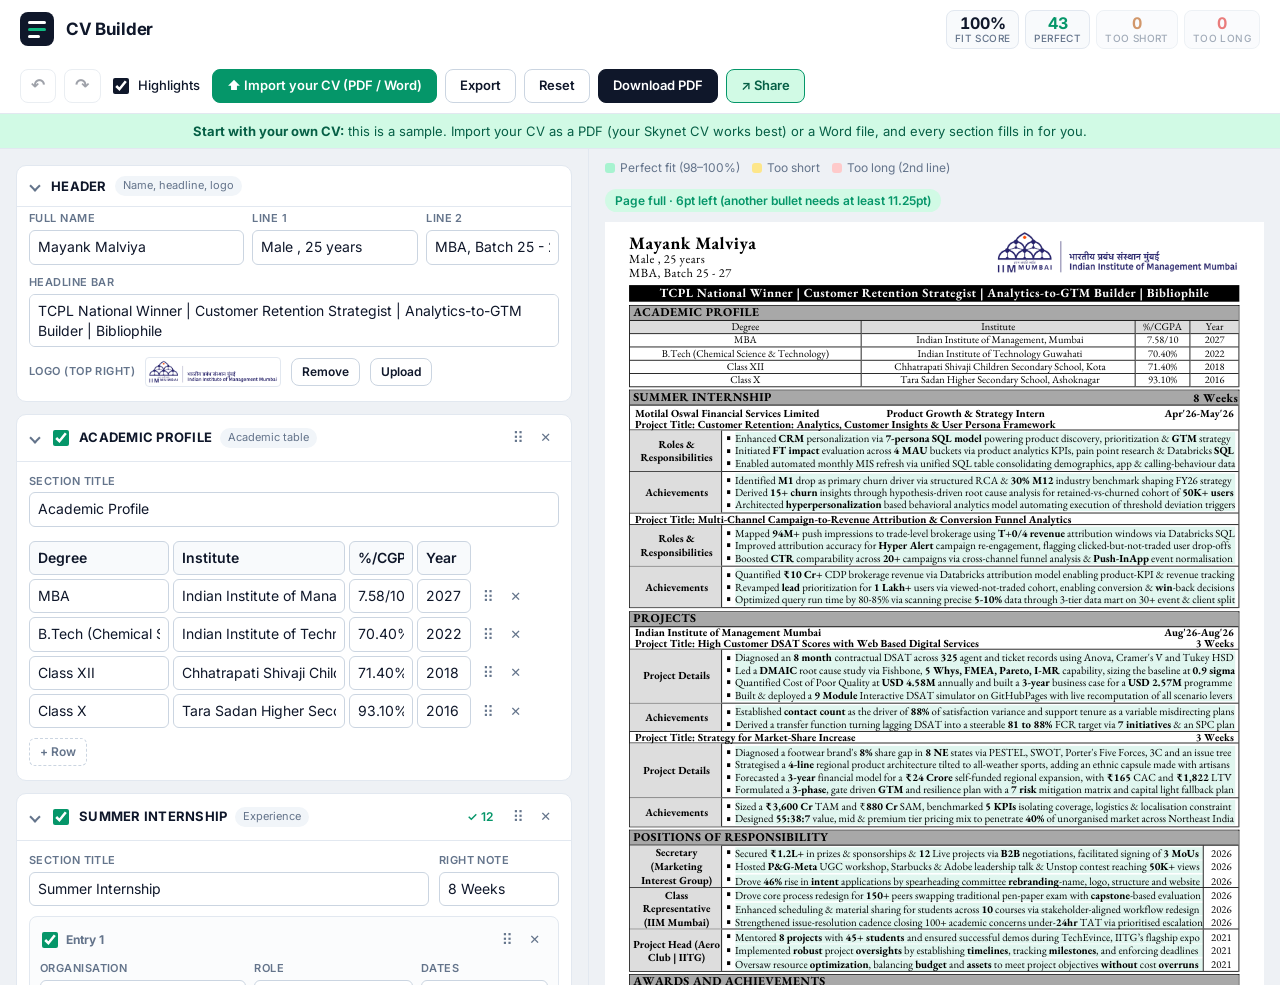
==== index.html @ 3f32d0ed "Default sample: Mayank's CV (5) Replaces SAMPLE_CV with the new JSON (logo unchanged, same asset pat" ====
<!doctype html>
<html lang="en">
<head>
  <meta charset="UTF-8">
  <meta name="viewport" content="width=device-width, initial-scale=1.0">
  <title>CV Builder</title>
  <meta name="description" content="Build a one-page CV where every bullet fills its line to the brim — live line-density meter, A4 preview and PDF export.">
  <link rel="icon" href="data:image/svg+xml,<svg xmlns='http://www.w3.org/2000/svg' viewBox='0 0 32 32'><rect width='32' height='32' rx='7' fill='%230f172a'/><rect x='8' y='9' width='16' height='2.4' fill='white'/><rect x='8' y='15' width='16' height='2.4' fill='%2310b981'/><rect x='8' y='21' width='11' height='2.4' fill='white'/></svg>">

  <!-- Fonts: EB Garamond for the CV (hosted here, see css/cv.css), Inter for the app controls -->
  <link rel="preload" href="fonts/EBGaramond-Regular.woff2?v=20261021a" as="font" type="font/woff2" crossorigin>
  <link rel="preload" href="fonts/EBGaramond-Bold.woff2?v=20261021a" as="font" type="font/woff2" crossorigin>
  <link rel="preconnect" href="https://fonts.googleapis.com">
  <link rel="preconnect" href="https://fonts.gstatic.com" crossorigin>
  <link href="https://fonts.googleapis.com/css2?family=Inter:wght@400;500;600;700&display=swap" rel="stylesheet">

  <link rel="stylesheet" href="css/app.css?v=20261021a">
  <link rel="stylesheet" href="css/cv.css?v=20261021a">
</head>
<body>
  <!-- ===== Top bar: title, live stats and main actions ===== -->
  <header class="topbar no-print">
    <div class="brand">
      <div class="brand-mark" aria-hidden="true"><i></i><i class="g"></i><i class="s"></i></div>
      <div>
        <h1>CV Builder</h1>
        <p>Every bullet, one line, filled to the brim</p>
      </div>
    </div>

    <div class="stats" id="stats" aria-live="polite"></div>

    <div class="actions">
      <button class="btn icon" id="btn-undo" title="Undo (⌘Z / Ctrl+Z)" aria-label="Undo">↶</button>
      <button class="btn icon" id="btn-redo" title="Redo (⌘⇧Z / Ctrl+Y)" aria-label="Redo">↷</button>
      <label class="toggle" title="Colour each bullet in the preview by how full it is">
        <input type="checkbox" id="toggle-highlights" checked>
        <span>Highlights</span>
      </label>
      <!-- Import is the first thing a new visitor should do, so it's green (and pulses while the sample CV is showing) -->
      <!-- The wrapper lets the privacy card below show on hover / keyboard focus -->
      <span class="import-wrap">
        <label class="btn import-cta" id="btn-import" tabindex="0" role="button" aria-describedby="import-privacy">
          ⬆ Import your CV (PDF / Word)
          <input type="file" id="import-file" accept="application/pdf,.pdf,.docx,application/vnd.openxmlformats-officedocument.wordprocessingml.document,.doc,application/msword,application/json,.json" hidden>
        </label>
        <span class="import-privacy" id="import-privacy" role="tooltip">🔒 Your CV stays on your device. We can’t see it.</span>
      </span>
      <button class="btn" id="btn-export" title="Save your CV data as a .json file">Export</button>
      <button class="btn" id="btn-reset" title="Replace everything with the sample CV">Reset</button>
      <button class="btn primary" id="btn-print" title="Opens the print dialog — choose “Save as PDF”">Download PDF</button>
      <!-- Share: opens the phone's share sheet, or copies the link on a laptop -->
      <button class="btn share" id="btn-share" title="Share with friends" aria-label="Share with friends">↗ Share</button>
    </div>
  </header>

  <div class="banner no-print" id="banner" hidden></div>
  <!-- Shown when a newer version of the site is live (see checkForUpdate in js/app.js) -->
  <div class="banner no-print update" id="update-banner" hidden>
    <span>A newer version of CV Builder is available. Your CV is saved, so reloading is safe.</span>
    <button type="button" class="btn primary" id="update-reload">Reload</button>
  </div>

  <main class="layout">
    <!-- ===== Left: the editor (built by js/editor.js) ===== -->
    <aside class="editor no-print" id="editor" aria-label="CV editor"></aside>

    <!-- ===== Right: live A4 preview (built by js/preview.js) ===== -->
    <section class="preview-pane" id="preview-pane" aria-label="CV preview">
      <div class="preview-toolbar no-print">
        <div class="legend">
          <span><i class="dot brim"></i>Perfect fit (98–100%)</span>
          <span><i class="dot under"></i>Too short</span>
          <span><i class="dot over"></i>Too long (2nd line)</span>
        </div>
        <div id="page-status" class="page-status"></div>
      </div>
      <div class="cv-scaler" id="cv-scaler">
        <div class="cv-page hl" id="cv-page"></div>
      </div>
      <p class="preview-hint no-print">Click any bullet in the preview to edit it. Untick the ☑ next to anything in the editor to leave it off the CV without deleting it. Tip: in the print dialog pick <b>Save as PDF</b>, keep Margins on <b>Default</b> (or <b>None</b>) and turn off <b>Headers and footers</b>.</p>
    </section>
  </main>

  <!-- Scripts: order matters (each file uses the ones above it).
       ?v=… is a version tag: change it on every release so browsers never mix
       new and cached old files (that mix broke the layout once). -->
  <script src="js/analytics.js?v=20261021a"></script>
  <script src="js/metrics.js?v=20261021a"></script>
  <script src="js/measure.js?v=20261021a"></script>
  <script src="js/sample.js?v=20261021a"></script>
  <script src="js/preview.js?v=20261021a"></script>
  <script src="js/import-pdf.js?v=20261021a"></script>
  <script src="js/import-word.js?v=20261021a"></script>
  <script src="js/store.js?v=20261021a"></script>
  <script src="js/editor.js?v=20261021a"></script>
  <script src="js/app.js?v=20261021a"></script>
</body>
</html>
---- css/app.css ----
/* =====================================================================
   app.css — the builder's own interface (top bar, editor, preview pane)
   The CV page itself is styled in cv.css.
   ===================================================================== */

:root {
  --bg: #eef1f5;
  --panel: #ffffff;
  --ink: #0f172a;
  --muted: #64748b;
  --line: #e2e8f0;
  --line-strong: #cbd5e1;
  --accent: #0f172a;
  --focus: #0ea5e9;
  --brim: #059669;
  --brim-bg: #d1fae5;
  --under: #b45309;
  --under-bg: #fef3c7;
  --over: #dc2626;
  --over-bg: #fee2e2;
  --radius: 10px;
  --topbar-h: 64px;
}

* { box-sizing: border-box; }
html, body { margin: 0; height: 100%; }
body {
  background: var(--bg);
  color: var(--ink);
  font: 14px/1.45 Inter, system-ui, -apple-system, sans-serif;
}
button, input, textarea { font: inherit; color: inherit; }

/* ---------- Top bar ---------- */
.topbar {
  position: sticky;
  top: 0;
  z-index: 10;
  min-height: var(--topbar-h);
  display: flex;
  align-items: center;
  gap: 20px;
  padding: 10px 20px;
  background: var(--panel);
  border-bottom: 1px solid var(--line);
  flex-wrap: wrap;
}
.brand { display: flex; align-items: center; gap: 12px; }
.brand h1 { margin: 0; font-size: 17px; font-weight: 700; letter-spacing: -0.01em; }
.brand p { margin: 0; font-size: 12px; color: var(--muted); }
/* On laptop-width screens, hide the tagline so all the buttons (incl. Share) fit on one row */
@media (max-width: 1480px) { .brand p { display: none; } }
.brand-mark {
  width: 34px; height: 34px; border-radius: 8px; background: var(--ink);
  display: grid; align-content: center; gap: 4px; padding: 0 8px;
}
.brand-mark i { display: block; height: 3px; background: #fff; border-radius: 2px; }
.brand-mark i.g { background: #10b981; }
.brand-mark i.s { width: 65%; }

.stats { display: flex; gap: 6px; margin-left: auto; }
.stat {
  display: flex; flex-direction: column; align-items: center;
  min-width: 54px; padding: 4px 8px; border-radius: 8px;
  font-weight: 700; font-size: 16px; line-height: 1.1;
  background: #f8fafc; border: 1px solid var(--line);
  font-variant-numeric: tabular-nums;
}
.stat small { font-size: 10px; font-weight: 500; color: var(--muted); text-transform: uppercase; letter-spacing: 0.04em; }
.stat.st-brim { color: var(--brim); }
.stat.st-under { color: var(--under); }
.stat.st-over { color: var(--over); }
/* The perfect / too short / too long counters are buttons: click to jump to the next such bullet */
button.stat { font-family: inherit; cursor: pointer; transition: border-color 0.15s, background 0.15s; }
button.stat:hover:not(:disabled) { border-color: currentColor; background: var(--panel); }
button.stat:focus-visible { outline: 2px solid var(--focus); outline-offset: 1px; }
button.stat:disabled { cursor: default; opacity: 0.6; }

.actions { display: flex; align-items: center; gap: 8px; flex-wrap: wrap; }

.btn {
  display: inline-flex; align-items: center; justify-content: center;
  height: 34px; padding: 0 14px; border-radius: 8px;
  border: 1px solid var(--line-strong); background: var(--panel);
  font-weight: 600; font-size: 13px; cursor: pointer; white-space: nowrap;
}
.btn:hover { background: #f8fafc; border-color: #94a3b8; }
.btn.primary { background: var(--accent); border-color: var(--accent); color: #fff; }
.btn.primary:hover { background: #1e293b; }
.btn.small { height: 28px; padding: 0 10px; font-size: 12px; }
/* Share button: green outline, so it stands apart from Import (solid green) and Download (dark) */
.btn.share { color: #065f46; border-color: var(--brim); background: var(--brim-bg); }
.btn.share:hover { background: #a7f3d0; border-color: #047857; }
.btn:focus-visible, .icon-btn:focus-visible, .add-btn:focus-visible, .chip:focus-visible {
  outline: 2px solid var(--focus); outline-offset: 2px;
}

.toggle { display: inline-flex; align-items: center; gap: 6px; font-size: 13px; font-weight: 500; cursor: pointer; margin-right: 4px; }
.toggle input { width: 16px; height: 16px; accent-color: var(--ink); }

.banner { padding: 8px 20px; font-size: 13px; border-bottom: 1px solid var(--line); }
.banner.warn { background: var(--under-bg); color: #78350f; }
.banner.info { background: #e0f2fe; color: #075985; }
/* "New version available" notice: message + Reload button, centred */
.banner.update { display: flex; align-items: center; justify-content: center; gap: 12px; flex-wrap: wrap; background: #e0f2fe; color: #075985; }
.banner.update[hidden] { display: none; }   /* display:flex would otherwise beat [hidden] */

/* ---------- Two-pane layout ---------- */
.layout {
  display: grid;
  grid-template-columns: minmax(420px, 46%) 1fr;
  height: calc(100vh - var(--topbar-h));
}
.editor {
  overflow-y: auto;
  padding: 16px;
  border-right: 1px solid var(--line);
  display: flex; flex-direction: column; gap: 12px;
}
.preview-pane {
  min-width: 0;
  overflow: auto;
  padding: 0 16px 24px;
  display: flex; flex-direction: column; align-items: center;
}
.preview-toolbar {
  position: sticky; top: 0; z-index: 2;
  width: 100%;
  display: flex; justify-content: space-between; align-items: center; gap: 12px; flex-wrap: wrap;
  padding: 10px 0;
  background: var(--bg);
  font-size: 12px; color: var(--muted);
}
.legend { display: flex; gap: 12px; flex-wrap: wrap; }
.legend span { display: inline-flex; align-items: center; gap: 5px; }
.dot { width: 10px; height: 10px; border-radius: 3px; display: inline-block; }
.dot.brim { background: #a7f3d0; } .dot.under { background: #fde68a; } .dot.over { background: #fecaca; }
.page-status { font-weight: 600; padding: 3px 10px; border-radius: 999px; }
.page-status.good { color: var(--brim); background: var(--brim-bg); }
.page-status.bad { color: var(--over); background: var(--over-bg); }

.cv-scaler { position: relative; flex: none; overflow: hidden; } /* clip the unscaled page box */
.cv-scaler .cv-page {
  transform-origin: top left;
  box-shadow: 0 1px 3px rgba(15, 23, 42, 0.12), 0 12px 32px rgba(15, 23, 42, 0.12);
}
.preview-hint { font-size: 12px; color: var(--muted); text-align: center; max-width: 560px; margin: 14px 0 0; }

/* ---------- Editor cards ---------- */
.card {
  background: var(--panel);
  border: 1px solid var(--line);
  border-radius: var(--radius);
}
.card > summary {
  list-style: none;
  display: flex; align-items: center; gap: 8px;
  padding: 10px 12px;
  cursor: pointer;
  user-select: none;
}
.card > summary::-webkit-details-marker { display: none; }
.chev {
  width: 8px; height: 8px; flex: none;
  border-right: 2px solid var(--muted); border-bottom: 2px solid var(--muted);
  transform: rotate(-45deg); transition: transform 0.15s; margin: 0 4px 0 2px;
}
.card[open] > summary .chev { transform: rotate(45deg); }
.sum-title { font-weight: 700; text-transform: uppercase; font-size: 13px; letter-spacing: 0.02em; }
.badge { font-size: 11px; color: var(--muted); background: #f1f5f9; padding: 2px 8px; border-radius: 999px; white-space: nowrap; }
.counts { display: flex; gap: 6px; font-size: 12px; font-weight: 600; margin-left: auto; }
.counts .st-brim { color: var(--brim); } .counts .st-under { color: var(--under); } .counts .st-over { color: var(--over); }
.card > summary .row-actions { margin-left: auto; }
.card > summary .counts + .row-actions { margin-left: 4px; }
.card-body { padding: 4px 12px 14px; display: flex; flex-direction: column; gap: 10px; border-top: 1px solid var(--line); }

/* ---------- Form fields ---------- */
.field { display: flex; flex-direction: column; gap: 3px; min-width: 0; }
.field > span, .field-label { font-size: 11px; font-weight: 600; color: var(--muted); text-transform: uppercase; letter-spacing: 0.04em; }
.field input, .field textarea, .acad input, .bl-year {
  width: 100%;
  padding: 6px 8px;
  border: 1px solid var(--line-strong);
  border-radius: 6px;
  background: #fff;
  resize: none;
}
.field input:focus, .field textarea:focus, .acad input:focus, .bl-year:focus, .bl-text:focus {
  outline: none; border-color: var(--focus); box-shadow: 0 0 0 3px rgba(14, 165, 233, 0.15);
}
.settings { display: flex; gap: 10px; align-items: flex-end; flex-wrap: wrap; margin-top: 8px; }
.settings .grow { flex: 1 1 200px; }
.settings .field:not(.grow) { width: 120px; }
.check { display: inline-flex; align-items: center; gap: 6px; font-size: 13px; height: 34px; cursor: pointer; }
.check input { width: 16px; height: 16px; accent-color: var(--ink); }
.grid-3 { display: grid; grid-template-columns: 1.3fr 1fr 0.8fr; gap: 8px; }
.grid-title { display: grid; grid-template-columns: 1fr 100px; gap: 8px; }
.muted { color: var(--muted); font-size: 13px; }
.logo-row { display: flex; align-items: center; gap: 10px; flex-wrap: wrap; }
.logo-thumb { height: 30px; max-width: 200px; object-fit: contain; border: 1px solid var(--line); border-radius: 4px; padding: 2px; background: #fff; }

/* ---------- Academic table editor ---------- */
.acad { display: flex; flex-direction: column; gap: 4px; margin-top: 4px; }
.acad-row { display: grid; grid-template-columns: 1.3fr 1.6fr 0.6fr 0.5fr 84px; gap: 4px; align-items: center; }
.acad-row.head input { font-weight: 600; background: #f8fafc; }

/* ---------- Experience entries & category groups ---------- */
.entry {
  border: 1px solid var(--line);
  border-radius: 8px;
  padding: 10px;
  display: flex; flex-direction: column; gap: 8px;
  background: #fbfcfd;
}
.entry-head { display: flex; justify-content: space-between; align-items: center; font-size: 12px; color: var(--muted); }
.group {
  border-left: 3px solid var(--line-strong);
  padding: 2px 0 2px 10px;
  display: flex; flex-direction: column; gap: 6px;
}
.group-head { display: flex; gap: 8px; align-items: flex-end; }
.group-head .grow { flex: 1; }
.group-head textarea { font-weight: 600; }
.row-actions { display: flex; gap: 2px; flex: none; }
.icon-btn {
  width: 26px; height: 26px; border-radius: 6px;
  border: 1px solid transparent; background: transparent;
  color: var(--muted); cursor: pointer; font-size: 13px; line-height: 1;
}
.icon-btn:hover { background: #f1f5f9; border-color: var(--line); color: var(--ink); }
.icon-btn sup { font-size: 8px; }   /* the small "2" on the superscript button */
.drag-handle { cursor: grab; touch-action: none; font-size: 15px; letter-spacing: -1px; }
.is-dragging, .is-dragging * { cursor: grabbing !important; user-select: none; }
.dragging { opacity: 0.45; }
.drop-line {
  position: fixed; height: 3px; border-radius: 2px;
  background: #0ea5e9; box-shadow: 0 0 0 2px rgba(14, 165, 233, 0.25);
  pointer-events: none; z-index: 1000;
}
.card.flash, .group.flash, .entry.flash, .acad-row.flash { animation: flash 1.2s ease-out; }
.icon-btn[data-danger]:hover { background: var(--over-bg); color: var(--over); border-color: #fecaca; }
.add-btn {
  align-self: flex-start;
  border: 1px dashed var(--line-strong); background: transparent;
  border-radius: 6px; padding: 4px 10px; font-size: 12px; font-weight: 600; color: var(--muted); cursor: pointer;
}
.add-btn:hover { color: var(--ink); border-color: #94a3b8; background: #fff; }
.add-btn.strong { color: var(--ink); }
.add-section {
  display: flex; align-items: center; gap: 8px; flex-wrap: wrap;
  padding: 12px; border: 1px dashed var(--line-strong); border-radius: var(--radius);
  font-size: 13px; color: var(--muted);
}

/* ---------- One bullet ---------- */
.bl { display: flex; flex-direction: column; gap: 3px; border-radius: 6px; }
.bl.flash { animation: flash 1.2s ease-out; }
@keyframes flash { from { background: #e0f2fe; } to { background: transparent; } }
.bl-row { display: flex; align-items: flex-start; gap: 6px; }
.bl-mark { font-size: 10px; padding-top: 8px; color: var(--muted); }
.bl-text {
  flex: 1; min-width: 0;
  padding: 5px 8px;
  border: 1px solid var(--line-strong); border-radius: 6px;
  font-family: 'EB Garamond', Georgia, serif; font-size: 15px; line-height: 1.35;
  resize: none; overflow: hidden; background: #fff;
}
.bl[data-status="brim"] .bl-text { border-left: 3px solid var(--brim); }
.bl[data-status="under"] .bl-text { border-left: 3px solid #f59e0b; }
.bl[data-status="over"] .bl-text { border-left: 3px solid var(--over); }
.bl-year { width: 58px !important; flex: none; text-align: center; padding: 5px 4px !important; }
.bl-actions { display: flex; gap: 0; flex: none; opacity: 0.55; }
.bl:hover .bl-actions, .bl:focus-within .bl-actions { opacity: 1; }
.bl-check { padding-left: 16px; display: flex; flex-direction: column; gap: 3px; }
.bl-check:empty { display: none; }

.meter { display: flex; align-items: center; gap: 8px; }
.track { position: relative; flex: 1; height: 6px; background: #f1f5f9; border-radius: 3px; overflow: hidden; }
.track .zone { position: absolute; top: 0; bottom: 0; background: #a7f3d0; }
.track .fill { position: absolute; left: 0; top: 0; bottom: 0; border-radius: 3px; transition: width 0.12s; }
.fill.st-brim { background: var(--brim); } .fill.st-under { background: #f59e0b; } .fill.st-over { background: var(--over); }
.pct { font-size: 12px; font-weight: 700; width: 48px; text-align: right; font-variant-numeric: tabular-nums; }
.pct.st-brim, .msg.st-brim { color: var(--brim); }
.pct.st-under, .msg.st-under { color: var(--under); }
.pct.st-over, .msg.st-over { color: var(--over); }
.msg { font-size: 12px; }
.tweaks { display: flex; gap: 4px; flex-wrap: wrap; }
.chip {
  font-size: 11px; padding: 2px 8px; border-radius: 999px; cursor: pointer;
  border: 1px solid var(--line-strong); background: #fff;
}
.chip em { font-style: normal; font-weight: 700; }
.chip.st-brim { border-color: #6ee7b7; background: var(--brim-bg); }
.chip.st-brim em { color: var(--brim); }
.chip:hover { border-color: #94a3b8; }

/* ---------- Small screens: stack editor above preview ---------- */
@media (max-width: 980px) {
  .layout { grid-template-columns: minmax(0, 1fr); height: auto; }
  .editor { overflow: visible; border-right: none; }
  .preview-pane { overflow: visible; padding-top: 8px; }
  .stats { margin-left: 0; }
  .topbar { position: static; }
}
@media (max-width: 560px) {
  .editor { padding: 10px; }
  .grid-3 { grid-template-columns: 1fr; }
  .acad-row { grid-template-columns: 1fr 1fr; }
  .acad-row .row-actions { grid-column: span 2; justify-content: flex-end; }
}

/* ---------- Printing: only the CV page ---------- */
@media print {
  html, body { height: auto; background: #fff; }
  .no-print { display: none !important; }
  .layout { display: block; height: auto; }
  .preview-pane { display: block; padding: 0; overflow: visible; }
  .cv-scaler { width: auto !important; height: auto !important; overflow: visible; }
  .cv-scaler .cv-page { transform: none !important; box-shadow: none; }
}
.small-note { margin: 0; font-size: 12px; }

/* ☑ Include tick marks: ticked = on the CV, unticked = kept here but left off the CV */
.inc { display: inline-flex; align-items: center; flex: none; cursor: pointer; padding: 2px; }
.inc input { width: 16px; height: 16px; margin: 0; cursor: pointer; accent-color: var(--brim); }
.bl-row > .inc { padding-top: 6px; }
.group-head > .inc { align-self: center; }
.entry-name { display: inline-flex; align-items: center; gap: 6px; }
/* Greyed out when unticked (the tick box itself stays fully visible so it's easy to re-tick) */
.excluded > :not(summary):not(.bl-row):not(.group-head):not(.entry-head),
.excluded > summary > :not(.inc),
.excluded > .bl-row > :not(.inc),
.excluded > .group-head > :not(.inc),
.excluded > .entry-head > * > :not(.inc) { opacity: 0.4; }
.excluded .bl-text, .excluded .group-head textarea { text-decoration: line-through; text-decoration-color: rgba(15, 23, 42, 0.35); }

/* Import button: green call-to-action. While the sample CV is on screen it pulses
   so new visitors know to start by importing their own CV. */
.btn.import-cta { background: var(--brim); border-color: var(--brim); color: #fff; }
.btn.import-cta:hover { background: #047857; border-color: #047857; }
.btn.import-cta.pulse { animation: cta-pulse 1.8s ease-out infinite; }
@keyframes cta-pulse {
  0%   { box-shadow: 0 0 0 0 rgba(5, 150, 105, 0.55); }
  70%  { box-shadow: 0 0 0 10px rgba(5, 150, 105, 0); }
  100% { box-shadow: 0 0 0 0 rgba(5, 150, 105, 0); }
}
@media (prefers-reduced-motion: reduce) { .btn.import-cta.pulse { animation: none; } }
.banner.cta { background: var(--brim-bg); color: #065f46; text-align: center; } /* centred message */

/* Privacy card under the Import button. Hidden until you hover the button or
   reach it with the keyboard (Tab). A short delay stops it flashing as the mouse passes by. */
.import-wrap { position: relative; display: inline-flex; }
.import-privacy {
  position: absolute; top: calc(100% + 10px); left: 50%; z-index: 50; /* centred under the button */
  white-space: nowrap; /* one short line */
  padding: 9px 14px; border-radius: var(--radius);
  background: var(--panel); color: #065f46; border: 1px solid var(--brim);
  box-shadow: 0 1px 3px rgba(15, 23, 42, 0.12), 0 12px 32px rgba(15, 23, 42, 0.12);
  font-size: 13px; font-weight: 600; line-height: 1.3; text-align: center;
  opacity: 0; visibility: hidden; transform: translate(-50%, -4px);
  transition: opacity 0.15s, transform 0.15s, visibility 0s 0.15s;
  pointer-events: none;
}
/* Little arrow pointing up at the button */
.import-privacy::before {
  content: ''; position: absolute; top: -6px; left: calc(50% - 5px); width: 10px; height: 10px;
  background: var(--panel); border-left: 1px solid var(--brim); border-top: 1px solid var(--brim);
  transform: rotate(45deg);
}
.import-wrap:hover .import-privacy,
.import-wrap:focus-within .import-privacy {
  opacity: 1; visibility: visible; transform: translateX(-50%);
  transition: opacity 0.15s 0.2s, transform 0.15s 0.2s, visibility 0s 0.2s;
}
@media (prefers-reduced-motion: reduce) { .import-privacy { transition: none; transform: translateX(-50%); } }

/* Undo / redo buttons in the top bar */
.btn.icon { padding: 0 10px; font-size: 17px; }
.btn:disabled { opacity: 0.4; cursor: default; }
---- css/cv.css ----
/* =====================================================================
   cv.css — the printed CV page (A4)
   ---------------------------------------------------------------------
   Benchmarked against real Skynet (IIM Mumbai CV portal) PDFs: every
   size and position below was measured from those PDFs, in pt.

   Geometry (must match LAYOUT in js/measure.js):
     section box ............ 550pt inside, 0.75pt borders, starts at x = 21.75pt
     category column ........ 82.125pt (+0.75pt border)
     bullet text starts ..... 12pt after the category border (■ sits in that gap)
     no-year rows ........... text 452.125pt + 3pt right gap
     year rows .............. text 422.875pt + 0.75pt border + 31.5pt year (no gap:
                              Skynet lets text run right up to the year border)

   Text is drawn WITHOUT kerning or ligatures, because Skynet's PDF
   engine (iText) doesn't use them. That way the preview's line widths
   are exactly the widths measured in js/metrics.js.

   Vertical placement: Chrome puts a line's baseline at
     line-height / 2 + 0.3545 × font-size   (EB Garamond's font metrics)
   The paddings below were picked so each baseline lands where Skynet's does.
   ===================================================================== */

/* EB Garamond, hosted with the site (OFL licence: fonts/OFL.txt).
   It's the full font, the same file js/metrics.js was built from. Google
   Fonts' web version is split into subsets and is missing characters
   like the ₂ in "CO₂", which then show up in a wider fallback font. */
@font-face {
  font-family: 'EB Garamond';
  src: url('../fonts/EBGaramond-Regular.woff2?v=20261014j') format('woff2');
  font-weight: 400;
  font-style: normal;
  font-display: swap;
}
@font-face {
  font-family: 'EB Garamond';
  src: url('../fonts/EBGaramond-Bold.woff2?v=20261014j') format('woff2');
  font-weight: 700;
  font-style: normal;
  font-display: swap;
}
@font-face {
  font-family: 'EB Garamond';
  src: url('../fonts/EBGaramond-Italic.woff2?v=20261014j') format('woff2');
  font-weight: 400;
  font-style: italic;
  font-display: swap;
}
@font-face {
  font-family: 'EB Garamond';
  src: url('../fonts/EBGaramond-BoldItalic.woff2?v=20261014j') format('woff2');
  font-weight: 700;
  font-style: italic;
  font-display: swap;
}

.cv-page {
  position: relative;
  width: 595.28pt;
  min-height: 841.89pt;
  box-sizing: border-box;
  padding: 11.74pt 0 0 21.75pt;        /* name baseline at 25.2pt, boxes start at x = 21.75pt */
  background: #fff;
  color: #000;
  font-family: 'EB Garamond', Garamond, Georgia, serif;
  font-size: 9.75pt;
  line-height: 11.25pt;
  /* Match Skynet/iText: plain character widths, no kerning, no ligatures */
  font-kerning: none;
  font-variant-ligatures: none;
  font-feature-settings: "kern" 0, "liga" 0, "clig" 0, "calt" 0;
  text-rendering: geometricPrecision;
  -webkit-print-color-adjust: exact;
  print-color-adjust: exact;
}
.cv-page b { font-weight: 700; }
.cv-page i { font-style: italic; }

/* ₹ — Skynet's EB Garamond has no rupee sign, so it borrows DejaVu Sans,
   which is wider. We keep the EB Garamond glyph but give it DejaVu's width. */
.cv-rs { display: inline-block; width: 0.636em; text-align: center; text-indent: 0; }
.cv-page b .cv-rs, .cv-rs.b { width: 0.695em; }

/* ---- Header: name block on the left, logo on the right ---- */
.cv-header {
  position: relative;
  width: 551.5pt;
  height: 41.32pt;                     /* name + 2 lines; with the gap below, the black bar starts at 57.16pt */
  margin-bottom: 4.1pt;
  letter-spacing: 0.375pt;             /* Skynet spaces the header letters slightly */
}
.cv-name { font-size: 15.75pt; font-weight: 700; line-height: 15.75pt; }
.cv-sub  { font-size: 11.25pt; line-height: 12.7pt; }
.cv-name + .cv-sub { margin-top: 0.17pt; }
.cv-logo {
  position: absolute;
  right: 0;                            /* right edge lines up with the boxes (573.25pt) */
  top: -8.74pt;                        /* logo box spans y = 3pt…52.5pt, like Skynet */
  width: 220.6pt;
  height: 49.48pt;
  object-fit: contain;
  object-position: right center;
}

/* ---- Black headline bar ---- */
.cv-headline {
  width: 551.5pt;
  box-sizing: border-box;
  min-height: 15pt;                    /* min, so a very long headline wraps instead of being cut */
  background: #000;
  color: #f9f9f9;
  font-weight: 700;
  font-size: 11.25pt;
  line-height: 14.3pt;
  text-align: center;
  letter-spacing: 0.375pt;
}

/* ---- Section box ---- */
.cv-sec {
  width: 550pt;
  box-sizing: content-box;             /* borders sit OUTSIDE the 550pt */
  border: 0.75pt solid #000;
  border-bottom: none;                 /* the last row's own bottom line closes the box */
  margin-top: 2.625pt;                 /* small white gap between boxes, like Skynet */
}
.cv-sec-title {
  display: flex;
  justify-content: space-between;
  align-items: flex-start;
  height: 13.5pt;                      /* 12.75pt grey + 0.75pt line (the app uses border-box sizing) */
  background: #a8a8a8;
  border-bottom: 0.75pt solid #000;
  font-weight: 700;
  font-size: 10.875pt;
  line-height: 12.25pt;
  letter-spacing: 0.375pt;
  padding: 0 0.4pt 0 3pt;
  white-space: nowrap;
}
.cv-sec-title > span:first-child { text-transform: uppercase; }
.cv-sec-title .note { position: relative; top: 1.4pt; }

/* ---- Academic table ---- */
.cv-acad {
  width: 100%;
  table-layout: fixed;
  border-collapse: collapse;
  text-align: center;
  font-size: 9.375pt;
}
.cv-acad th, .cv-acad td {
  height: 11.25pt;
  box-sizing: border-box;
  padding: 0 1pt 0.55pt;
  line-height: 10.7pt;
  border-bottom: 0.75pt solid #000;
  border-left: 0.75pt solid #000;
  font-weight: 400;
  overflow: hidden;
  white-space: nowrap;
  text-overflow: clip;
}
.cv-acad th { background: #ddd; }
.cv-acad th:first-child, .cv-acad td:first-child { border-left: none; }
.cv-acad td:nth-child(2) { padding-left: 4pt; } /* Skynet's institute names sit ~1.5pt right of centre */

/* ---- Experience / project entry ---- */
.cv-entry-lines {
  border-bottom: 0.75pt solid #000;
  font-weight: 700;
  line-height: 9.75pt;
  padding: 0 4.5pt;
}
.cv-sec-title.has-note + .cv-entry .cv-entry-lines { padding-top: 2.075pt; }
.cv-entry-head {
  display: grid;
  grid-template-columns: 227.2pt 1fr auto;   /* role starts 227.2pt after the organisation */
}
.cv-entry-title {
  display: flex;
  justify-content: space-between;
  gap: 8pt;
}
.cv-entry-head .span-role { grid-column: 1 / 3; }   /* no role: the company name gets the role's space too */
.cv-entry-head .right, .cv-entry-title .right { text-align: right; white-space: nowrap; }

/* ---- Category + bullets block ---- */
.cv-group {
  position: relative;                  /* for the year column's line (below) */
  display: grid;
  grid-template-columns: 82.875pt 1fr; /* 82.125pt grey cell + 0.75pt border */
  border-bottom: 0.75pt solid #000;
}
.cv-cat {
  box-sizing: border-box;
  background: #ddd;
  border-right: 0.75pt solid #000;
  display: flex;
  align-items: center;
  justify-content: center;
  text-align: center;
  font-weight: 700;
  padding: 0 0 0 2.25pt;               /* Skynet's labels sit ~1.1pt right of centre */
  line-height: 12.375pt;
}
.cv-cat > span { position: relative; top: 0.7pt; }   /* Skynet's labels sit a touch lower */
/* Bullets sit in the MIDDLE of the group when the category label is taller
   (a 3-line label beside 2 bullets), like Skynet's table cells. */
.cv-rows { min-width: 0; align-self: center; padding: 1.834pt 0 1.166pt; }   /* experience bullets: 11.25pt lines */
.cv-group.has-year .cv-rows { padding: 0; }
.cv-row  { display: flex; break-inside: avoid; }   /* like Skynet: a bullet row is never cut across two pages */
.cv-group.has-year .cv-row { min-height: 12.375pt; }   /* min, so a spilling bullet can still grow */
/* Year rows: nudge the text down 1pt inside each cell, where Skynet prints it */
.cv-group.has-year .cv-row > * { padding-top: 1pt; }

.cv-bullet {
  position: relative;
  flex: 1;
  min-width: 0;
  padding-left: 12pt;                  /* room for the ■ marker */
  white-space: nowrap;                 /* never let the text box drop below the ■ */
}
.cv-text { white-space: normal; }      /* …but long bullets may still wrap inside their box */
.cv-group:not(.has-year) .cv-bullet { padding-right: 3pt; }
/* A line with ₹ is 0.175pt taller in Skynet (it draws ₹ in DejaVu Sans, which
   reaches higher than EB Garamond), measured on every ₹ line in two Skynet CVs. */
.cv-group:not(.has-year) .cv-bullet:has(.cv-rs) { padding-top: 0.175pt; }
.cv-group.has-year .cv-bullet { padding-right: 0; }
/* The ■ sits in the SAME line as the text (a zero-width inline box), not
   floating on top of it. Safari's print layout can push a floating
   (position: absolute) ■ down onto the next row while its text stays put —
   two ■ then overlap into one tall bar. Inside the line, ■ and text always
   move together. position: relative only shifts where it's drawn, so the
   text never moves and the ■ lands exactly where it used to. */
.cv-mark {
  display: inline-block;
  width: 0;                            /* takes no room: the text still starts 12pt in */
  position: relative;
  left: -7.35pt;                       /* 4.65pt from the category border (= 4.65 − 12pt padding) */
  top: 0.49pt;                         /* puts the ■ 1.1pt above the text baseline, like Skynet */
  vertical-align: top;                 /* line up with the top of the text box */
  font-size: 5.25pt;
  line-height: 11.25pt;
}
/* The ■ used to ignore the row's top padding; these keep it in the same spot. */
.cv-group:not(.has-year) .cv-bullet:has(.cv-rs) .cv-mark { top: 0.315pt; }   /* 0.49 − 0.175 */
.cv-group.has-year .cv-row > .cv-bullet .cv-mark { top: -0.51pt; }          /* 0.49 − 1pt */
.cv-text {
  display: inline-block;               /* width is set inline to the exact line capacity */
  vertical-align: top;
}
.cv-text.fit { white-space: nowrap; }  /* fits by the meter → never let rounding wrap it */
/* Superscript ("10^th^"): Skynet prints it at 1/1.2 of the size (9.75 → 8.125pt),
   raised by 33% of the font size (3.22pt). Must match SUP_SCALE in js/measure.js.
   line-height 0 keeps the raised letters from making the line taller. */
.cv-page sup {
  font-size: 8.125pt;
  vertical-align: 3.2175pt;
  line-height: 0;
}
.cv-year {
  box-sizing: content-box;
  flex: none;
  width: 31.5pt;
  margin-left: 0.75pt;                 /* room for the year column's line… */
  text-align: center;
}
/* …which is drawn once per group, full height, so it never breaks when
   the bullets are centred next to a taller label. */
.cv-group.has-year::after {
  content: '';
  position: absolute;
  top: 0;
  bottom: 0;
  right: 31.5pt;
  width: 0.75pt;
  background: #000;
}

/* ---- Footer link ---- */
.cv-footer {
  width: 551.5pt;
  text-align: center;
  font-size: 7.5pt;
  line-height: 7.5pt;
  margin-top: 1.85pt;          /* normal spot; js/app.js centerFooter() may move it lower */
  position: relative;          /* draw it above the screen-only striped band */
  z-index: 1;
}
.cv-footer a { color: #00f; text-decoration: none; }

/* ---- Screen-only helpers (never printed) ---- */
.cv-pagebreak {
  position: absolute;
  left: 0;
  right: 0;
  top: 841.89pt;
  border-top: 2px dashed #dc2626;
  pointer-events: none;
}
.cv-pagebreak span {
  position: absolute;
  right: 6pt;
  top: 2pt;
  font: 600 9px/1 Inter, system-ui, sans-serif;
  color: #dc2626;
  background: #fff;
  padding: 2px 4px;
}

/* Free space under the CV (screen only). Striped = space a bullet could
   still use; the solid grey strip at the very bottom = the 3.75pt the printer
   keeps empty (PRINT_BOTTOM_PT in js/app.js). "full" = less than one line
   left, so the stripes turn grey: there's nothing more to fill. */
.cv-spare {
  position: absolute;
  left: 0;
  right: 0;
  pointer-events: none;
  overflow: hidden;
  background:
    linear-gradient(rgba(100, 116, 139, 0.28), rgba(100, 116, 139, 0.28)) bottom / 100% 3.75pt no-repeat,
    repeating-linear-gradient(135deg, rgba(16, 185, 129, 0.16) 0 4px, transparent 4px 8px);
}
.cv-spare[hidden] { display: none; }
.cv-spare.full {
  background:
    linear-gradient(rgba(100, 116, 139, 0.28), rgba(100, 116, 139, 0.28)) bottom / 100% 3.75pt no-repeat,
    repeating-linear-gradient(135deg, rgba(100, 116, 139, 0.14) 0 4px, transparent 4px 8px);
}

/* Brim highlights: green = at the brim, amber = underfilled, red = spills over */
.hl .cv-bullet.st-brim  .cv-text { background: rgba(16, 185, 129, 0.13); }
.hl .cv-bullet.st-under .cv-text { background: rgba(245, 158, 11, 0.22); }
.hl .cv-bullet.st-over  .cv-text { background: rgba(239, 68, 68, 0.22); }
.cv-bullet[data-path] { cursor: pointer; }
.cv-bullet[data-path]:hover .cv-text { outline: 1px solid #0ea5e9; outline-offset: 0; }
/* The line whose editor box has the cursor (see showActiveLine in app.js).
   outline + box-shadow don't take up space, so the layout never shifts. */
.cv-page .cv-active {
  outline: 1.5px solid #0284c7;
  outline-offset: 0.5pt;
  box-shadow: 0 0 0 4px rgba(14, 165, 233, 0.25);
  background-color: rgba(14, 165, 233, 0.12);
  border-radius: 1pt;
}
.hl .cv-bullet.cv-active .cv-text { background-color: rgba(14, 165, 233, 0.16); }

/* ---- Printing ---- */
/* Skynet leaves 3pt at the top and bottom of every printed page: page 2 and 3
   start at y = 3pt, and nothing is ever printed below ~838.9pt (measured on
   all multi-page Skynet PDFs). Same margins here = same page breaks.
   Chrome lays pages out in whole pixels (A4 = 1123px = 842.25pt, margins
   rounded to 0.75pt steps), so the nearest safe bottom margin is 3.75pt:
   content stops at 838.5pt, just inside Skynet's 838.89pt.
   We tell Chrome the margin is 0 and add those gaps ourselves (padding that
   repeats on every printed page, below), so the PDF comes out the same
   whether the print dialog's Margins is "Default" or "None". */
@page { size: A4; margin: 0; }

@media print {
  /* No forced A4 height when printing — avoids a blank 2nd page from rounding.
     3pt on top and 3.75pt at the bottom of EVERY printed page: "clone" repeats
     the padding wherever the page box is split across pages (our own margin). */
  .cv-page {
    min-height: 0;
    padding-top: 3pt;
    padding-bottom: 3.75pt;            /* = PRINT_BOTTOM_PT in js/app.js (the "fits on one page" check) */
    -webkit-box-decoration-break: clone;
    box-decoration-break: clone;
  }
  /* Page 1 starts lower (11.74pt in all): 3pt above + 8.74pt here */
  .cv-page > :first-child { margin-top: 8.74pt; }
  .cv-pagebreak, .cv-spare { display: none; }
  .hl .cv-bullet .cv-text { background: none !important; }
  .cv-bullet[data-path]:hover .cv-text { outline: none; }
  .cv-page .cv-active { outline: none; box-shadow: none; background: none; }
  .hl .cv-bullet.cv-active .cv-text { background: none !important; }
}
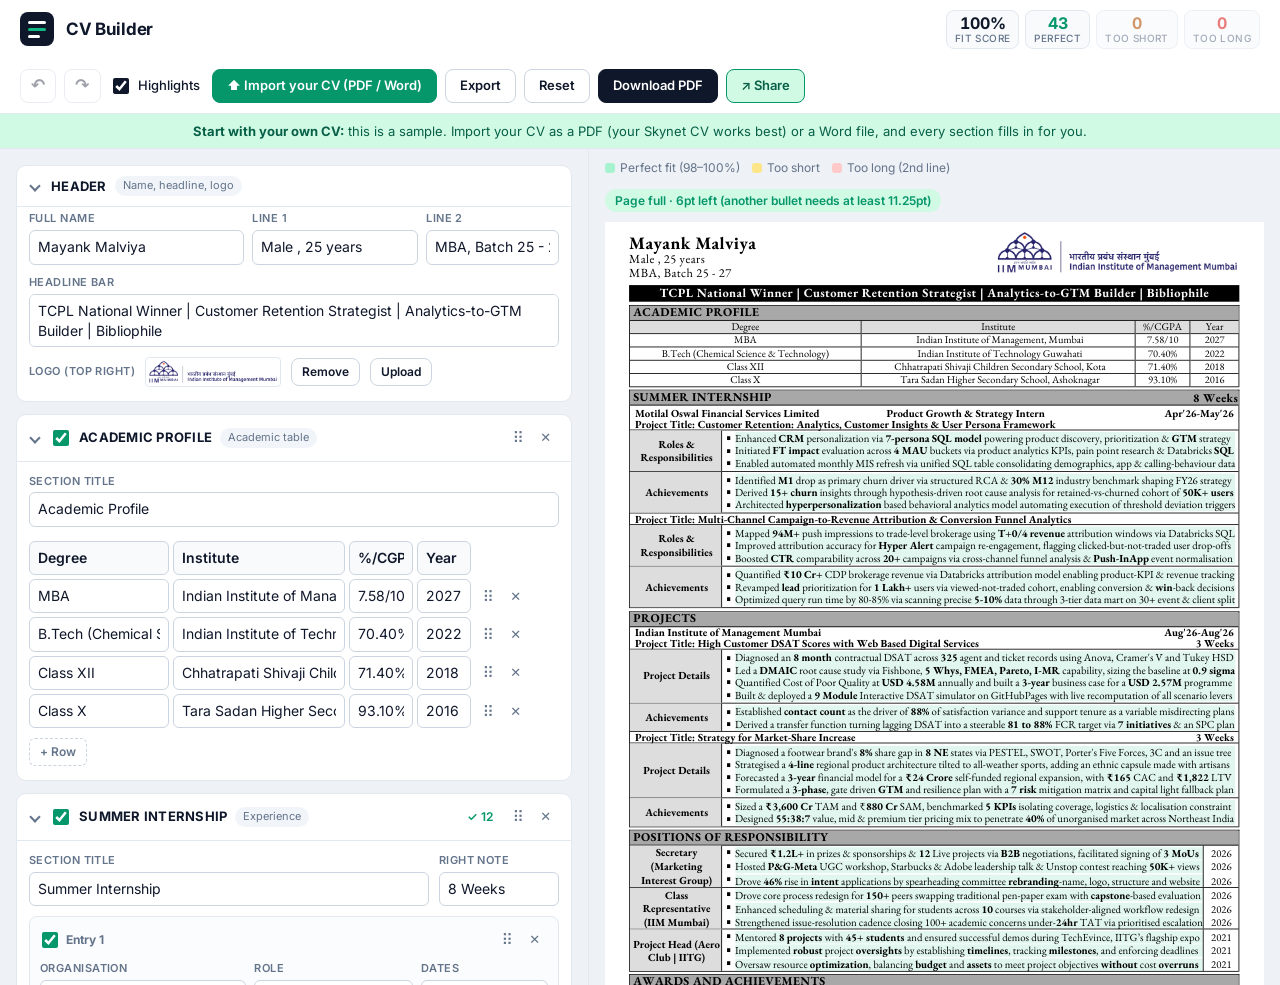
==== commit a6eff439: "Print table lines as strokes so they show on Windows/Android viewers Browsers print CSS borders as 0" ====
--- a/index.html
+++ b/index.html
@@ -8,14 +8,14 @@
   <link rel="icon" href="data:image/svg+xml,<svg xmlns='http://www.w3.org/2000/svg' viewBox='0 0 32 32'><rect width='32' height='32' rx='7' fill='%230f172a'/><rect x='8' y='9' width='16' height='2.4' fill='white'/><rect x='8' y='15' width='16' height='2.4' fill='%2310b981'/><rect x='8' y='21' width='11' height='2.4' fill='white'/></svg>">
 
   <!-- Fonts: EB Garamond for the CV (hosted here, see css/cv.css), Inter for the app controls -->
-  <link rel="preload" href="fonts/EBGaramond-Regular.woff2?v=20261021a" as="font" type="font/woff2" crossorigin>
-  <link rel="preload" href="fonts/EBGaramond-Bold.woff2?v=20261021a" as="font" type="font/woff2" crossorigin>
+  <link rel="preload" href="fonts/EBGaramond-Regular.woff2?v=20261105a" as="font" type="font/woff2" crossorigin>
+  <link rel="preload" href="fonts/EBGaramond-Bold.woff2?v=20261105a" as="font" type="font/woff2" crossorigin>
   <link rel="preconnect" href="https://fonts.googleapis.com">
   <link rel="preconnect" href="https://fonts.gstatic.com" crossorigin>
   <link href="https://fonts.googleapis.com/css2?family=Inter:wght@400;500;600;700&display=swap" rel="stylesheet">
 
-  <link rel="stylesheet" href="css/app.css?v=20261021a">
-  <link rel="stylesheet" href="css/cv.css?v=20261021a">
+  <link rel="stylesheet" href="css/app.css?v=20261105a">
+  <link rel="stylesheet" href="css/cv.css?v=20261105a">
 </head>
 <body>
   <!-- ===== Top bar: title, live stats and main actions ===== -->
@@ -78,22 +78,23 @@
       <div class="cv-scaler" id="cv-scaler">
         <div class="cv-page hl" id="cv-page"></div>
       </div>
-      <p class="preview-hint no-print">Click any bullet in the preview to edit it. Untick the ☑ next to anything in the editor to leave it off the CV without deleting it. Tip: in the print dialog pick <b>Save as PDF</b>, keep Margins on <b>Default</b> (or <b>None</b>) and turn off <b>Headers and footers</b>.</p>
+      <!-- Disclaimer shown under the preview (replaced the old editing / print tips) -->
+      <p class="preview-hint no-print"><b>Disclaimer:</b> This site is built only for checking CV pointer length-fit, and for students of other campuses who don’t have access to a good-quality resume builder. The site owner is not liable for any unauthorised use.</p>
     </section>
   </main>
 
   <!-- Scripts: order matters (each file uses the ones above it).
        ?v=… is a version tag: change it on every release so browsers never mix
        new and cached old files (that mix broke the layout once). -->
-  <script src="js/analytics.js?v=20261021a"></script>
-  <script src="js/metrics.js?v=20261021a"></script>
-  <script src="js/measure.js?v=20261021a"></script>
-  <script src="js/sample.js?v=20261021a"></script>
-  <script src="js/preview.js?v=20261021a"></script>
-  <script src="js/import-pdf.js?v=20261021a"></script>
-  <script src="js/import-word.js?v=20261021a"></script>
-  <script src="js/store.js?v=20261021a"></script>
-  <script src="js/editor.js?v=20261021a"></script>
-  <script src="js/app.js?v=20261021a"></script>
+  <script src="js/analytics.js?v=20261105a"></script>
+  <script src="js/metrics.js?v=20261105a"></script>
+  <script src="js/measure.js?v=20261105a"></script>
+  <script src="js/sample.js?v=20261105a"></script>
+  <script src="js/preview.js?v=20261105a"></script>
+  <script src="js/import-pdf.js?v=20261105a"></script>
+  <script src="js/import-word.js?v=20261105a"></script>
+  <script src="js/store.js?v=20261105a"></script>
+  <script src="js/editor.js?v=20261105a"></script>
+  <script src="js/app.js?v=20261105a"></script>
 </body>
 </html>
--- a/css/cv.css
+++ b/css/cv.css
@@ -278,6 +278,31 @@
   background: #000;
 }
 
+/* ---- Print-only lines (stroked copies of the borders) ----
+   Why: printed CSS borders become thin filled rectangles, which PDF viewers on
+   normal Windows/Android screens can blur away or hide until you zoom in.
+   SVG lines print as strokes (like Skynet's), which viewers always show.
+   Each .cv-ln sits exactly on top of one border (see printLine in js/preview.js).
+   Hidden on screen; absolutely positioned, so they never move anything. */
+.cv-sec-title, .cv-entry-lines, .cv-acad-wrap { position: relative; }   /* .cv-group is already relative */
+.cv-ln {
+  display: none;                       /* shown only in @media print (below) */
+  position: absolute;
+  overflow: visible;
+  pointer-events: none;
+}
+/* Horizontal lines run across the whole box, including the box's side lines */
+.cv-ln-top, .cv-ln-bottom { left: -0.75pt; width: 551.5pt; height: 0.75pt; }
+.cv-ln-top    { top: -0.75pt; }        /* the box's top line, above the grey title */
+.cv-ln-bottom { top: 100%; }           /* the line under this block (its border-bottom) */
+/* Vertical lines cover this block plus the lines above and below it */
+.cv-ln-left, .cv-ln-right, .cv-ln-cat, .cv-ln-year { top: -0.75pt; width: 0.75pt; height: calc(100% + 1.5pt); }
+.cv-ln-left  { left: -0.75pt; }        /* the box's left side */
+.cv-ln-right { right: -0.75pt; }       /* the box's right side */
+.cv-ln-cat   { left: 82.125pt; }       /* the line right of the grey category cell */
+.cv-ln-year  { right: 31.5pt; }        /* the year column's line (same spot as .cv-group.has-year::after) */
+.cv-ln-table { left: -0.75pt; top: 0; width: 551.5pt; }   /* height is set inline (rows × 12pt) */
+
 /* ---- Footer link ---- */
 .cv-footer {
   width: 551.5pt;
@@ -373,6 +398,7 @@
   /* Page 1 starts lower (11.74pt in all): 3pt above + 8.74pt here */
   .cv-page > :first-child { margin-top: 8.74pt; }
   .cv-pagebreak, .cv-spare { display: none; }
+  .cv-ln { display: block; }           /* stroked table lines: see "Print-only lines" above */
   .hl .cv-bullet .cv-text { background: none !important; }
   .cv-bullet[data-path]:hover .cv-text { outline: none; }
   .cv-page .cv-active { outline: none; box-shadow: none; background: none; }
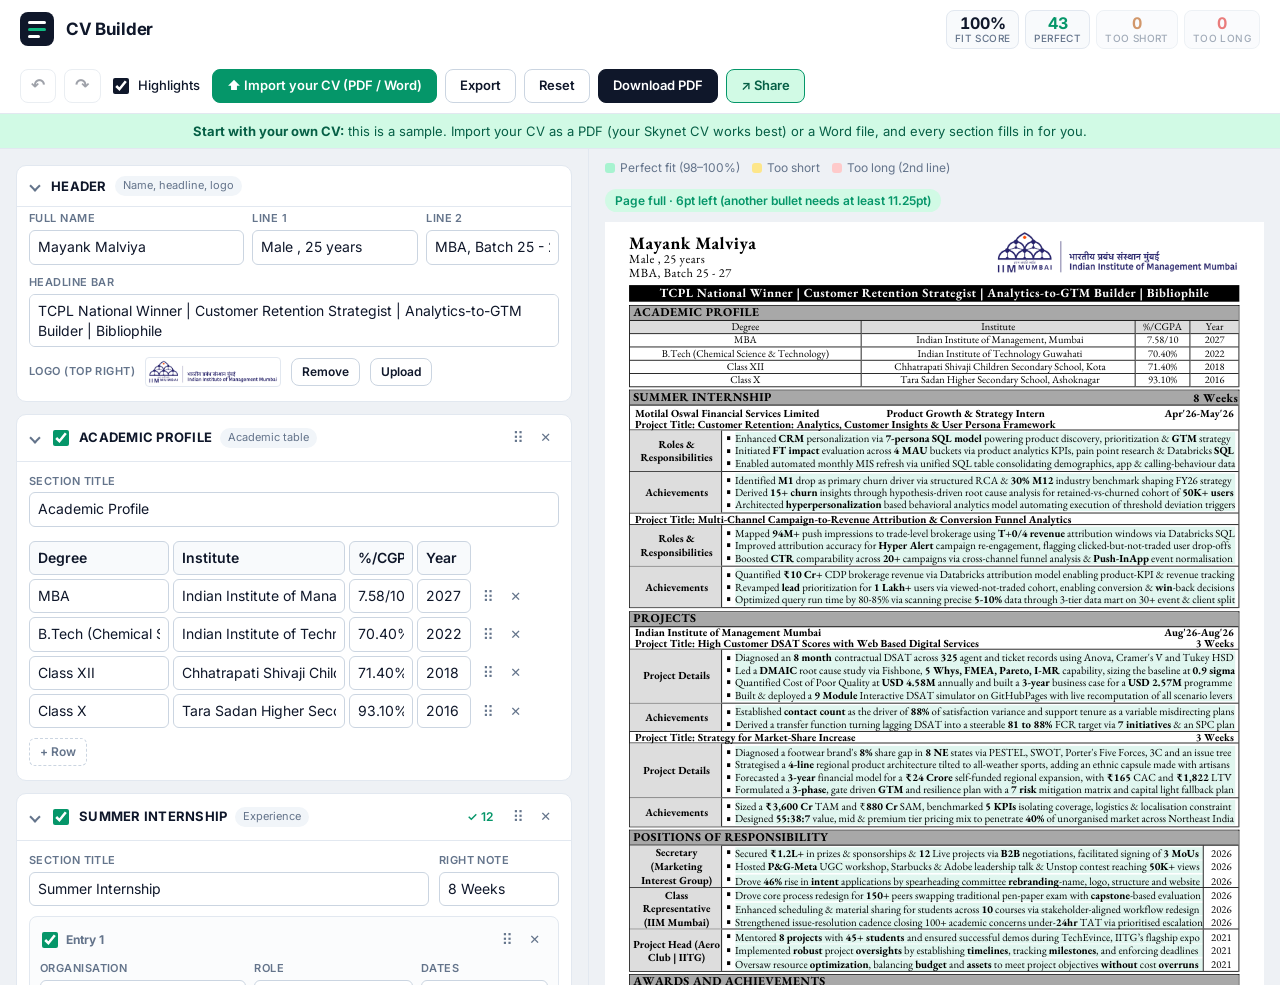
==== commit 28282a2d: "Paint print lines above grey cells so they never fade on phones The stroked print lines from #30 wer" ====
--- a/index.html
+++ b/index.html
@@ -8,14 +8,14 @@
   <link rel="icon" href="data:image/svg+xml,<svg xmlns='http://www.w3.org/2000/svg' viewBox='0 0 32 32'><rect width='32' height='32' rx='7' fill='%230f172a'/><rect x='8' y='9' width='16' height='2.4' fill='white'/><rect x='8' y='15' width='16' height='2.4' fill='%2310b981'/><rect x='8' y='21' width='11' height='2.4' fill='white'/></svg>">
 
   <!-- Fonts: EB Garamond for the CV (hosted here, see css/cv.css), Inter for the app controls -->
-  <link rel="preload" href="fonts/EBGaramond-Regular.woff2?v=20261105a" as="font" type="font/woff2" crossorigin>
-  <link rel="preload" href="fonts/EBGaramond-Bold.woff2?v=20261105a" as="font" type="font/woff2" crossorigin>
+  <link rel="preload" href="fonts/EBGaramond-Regular.woff2?v=20261105b" as="font" type="font/woff2" crossorigin>
+  <link rel="preload" href="fonts/EBGaramond-Bold.woff2?v=20261105b" as="font" type="font/woff2" crossorigin>
   <link rel="preconnect" href="https://fonts.googleapis.com">
   <link rel="preconnect" href="https://fonts.gstatic.com" crossorigin>
   <link href="https://fonts.googleapis.com/css2?family=Inter:wght@400;500;600;700&display=swap" rel="stylesheet">
 
-  <link rel="stylesheet" href="css/app.css?v=20261105a">
-  <link rel="stylesheet" href="css/cv.css?v=20261105a">
+  <link rel="stylesheet" href="css/app.css?v=20261105b">
+  <link rel="stylesheet" href="css/cv.css?v=20261105b">
 </head>
 <body>
   <!-- ===== Top bar: title, live stats and main actions ===== -->
@@ -86,15 +86,15 @@
   <!-- Scripts: order matters (each file uses the ones above it).
        ?v=… is a version tag: change it on every release so browsers never mix
        new and cached old files (that mix broke the layout once). -->
-  <script src="js/analytics.js?v=20261105a"></script>
-  <script src="js/metrics.js?v=20261105a"></script>
-  <script src="js/measure.js?v=20261105a"></script>
-  <script src="js/sample.js?v=20261105a"></script>
-  <script src="js/preview.js?v=20261105a"></script>
-  <script src="js/import-pdf.js?v=20261105a"></script>
-  <script src="js/import-word.js?v=20261105a"></script>
-  <script src="js/store.js?v=20261105a"></script>
-  <script src="js/editor.js?v=20261105a"></script>
-  <script src="js/app.js?v=20261105a"></script>
+  <script src="js/analytics.js?v=20261105b"></script>
+  <script src="js/metrics.js?v=20261105b"></script>
+  <script src="js/measure.js?v=20261105b"></script>
+  <script src="js/sample.js?v=20261105b"></script>
+  <script src="js/preview.js?v=20261105b"></script>
+  <script src="js/import-pdf.js?v=20261105b"></script>
+  <script src="js/import-word.js?v=20261105b"></script>
+  <script src="js/store.js?v=20261105b"></script>
+  <script src="js/editor.js?v=20261105b"></script>
+  <script src="js/app.js?v=20261105b"></script>
 </body>
 </html>
--- a/css/cv.css
+++ b/css/cv.css
@@ -288,6 +288,10 @@
 .cv-ln {
   display: none;                       /* shown only in @media print (below) */
   position: absolute;
+  z-index: 1;                          /* paint AFTER every grey cell. Without this, the next block's
+                                          grey box is drawn later and, on low-res screens, its edge pixel
+                                          covers half of this line, so the line fades into the grey
+                                          (Skynet also draws its lines last) */
   overflow: visible;
   pointer-events: none;
 }
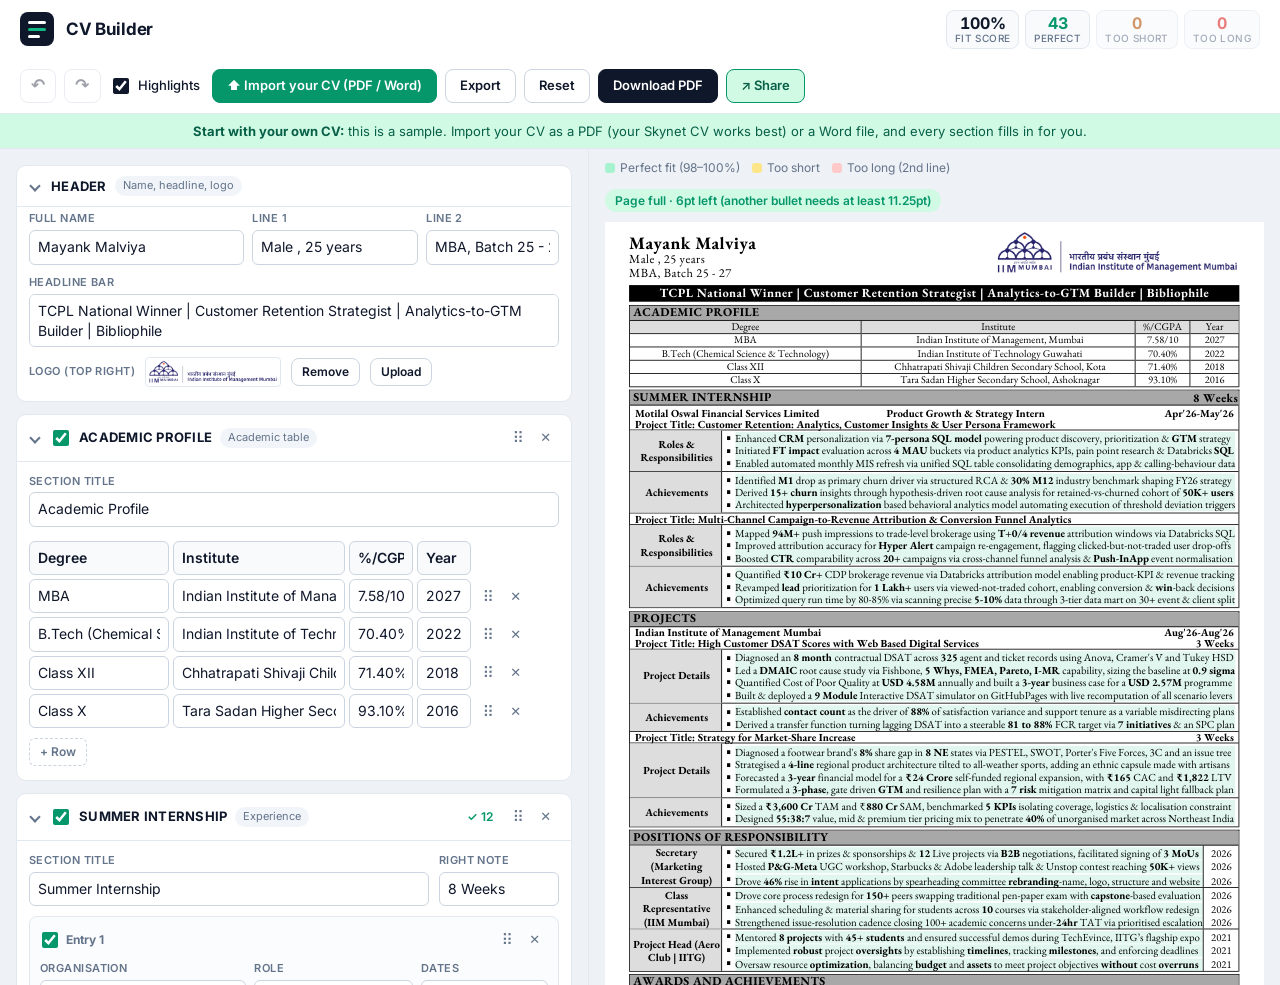
==== commit 975a7a6e: "Warn when browser zoom bends the page check; stop footer spilling to page 2 At zoom levels other tha" ====
--- a/index.html
+++ b/index.html
@@ -8,14 +8,14 @@
   <link rel="icon" href="data:image/svg+xml,<svg xmlns='http://www.w3.org/2000/svg' viewBox='0 0 32 32'><rect width='32' height='32' rx='7' fill='%230f172a'/><rect x='8' y='9' width='16' height='2.4' fill='white'/><rect x='8' y='15' width='16' height='2.4' fill='%2310b981'/><rect x='8' y='21' width='11' height='2.4' fill='white'/></svg>">
 
   <!-- Fonts: EB Garamond for the CV (hosted here, see css/cv.css), Inter for the app controls -->
-  <link rel="preload" href="fonts/EBGaramond-Regular.woff2?v=20261105b" as="font" type="font/woff2" crossorigin>
-  <link rel="preload" href="fonts/EBGaramond-Bold.woff2?v=20261105b" as="font" type="font/woff2" crossorigin>
+  <link rel="preload" href="fonts/EBGaramond-Regular.woff2?v=20261105c" as="font" type="font/woff2" crossorigin>
+  <link rel="preload" href="fonts/EBGaramond-Bold.woff2?v=20261105c" as="font" type="font/woff2" crossorigin>
   <link rel="preconnect" href="https://fonts.googleapis.com">
   <link rel="preconnect" href="https://fonts.gstatic.com" crossorigin>
   <link href="https://fonts.googleapis.com/css2?family=Inter:wght@400;500;600;700&display=swap" rel="stylesheet">
 
-  <link rel="stylesheet" href="css/app.css?v=20261105b">
-  <link rel="stylesheet" href="css/cv.css?v=20261105b">
+  <link rel="stylesheet" href="css/app.css?v=20261105c">
+  <link rel="stylesheet" href="css/cv.css?v=20261105c">
 </head>
 <body>
   <!-- ===== Top bar: title, live stats and main actions ===== -->
@@ -86,15 +86,15 @@
   <!-- Scripts: order matters (each file uses the ones above it).
        ?v=… is a version tag: change it on every release so browsers never mix
        new and cached old files (that mix broke the layout once). -->
-  <script src="js/analytics.js?v=20261105b"></script>
-  <script src="js/metrics.js?v=20261105b"></script>
-  <script src="js/measure.js?v=20261105b"></script>
-  <script src="js/sample.js?v=20261105b"></script>
-  <script src="js/preview.js?v=20261105b"></script>
-  <script src="js/import-pdf.js?v=20261105b"></script>
-  <script src="js/import-word.js?v=20261105b"></script>
-  <script src="js/store.js?v=20261105b"></script>
-  <script src="js/editor.js?v=20261105b"></script>
-  <script src="js/app.js?v=20261105b"></script>
+  <script src="js/analytics.js?v=20261105c"></script>
+  <script src="js/metrics.js?v=20261105c"></script>
+  <script src="js/measure.js?v=20261105c"></script>
+  <script src="js/sample.js?v=20261105c"></script>
+  <script src="js/preview.js?v=20261105c"></script>
+  <script src="js/import-pdf.js?v=20261105c"></script>
+  <script src="js/import-word.js?v=20261105c"></script>
+  <script src="js/store.js?v=20261105c"></script>
+  <script src="js/editor.js?v=20261105c"></script>
+  <script src="js/app.js?v=20261105c"></script>
 </body>
 </html>
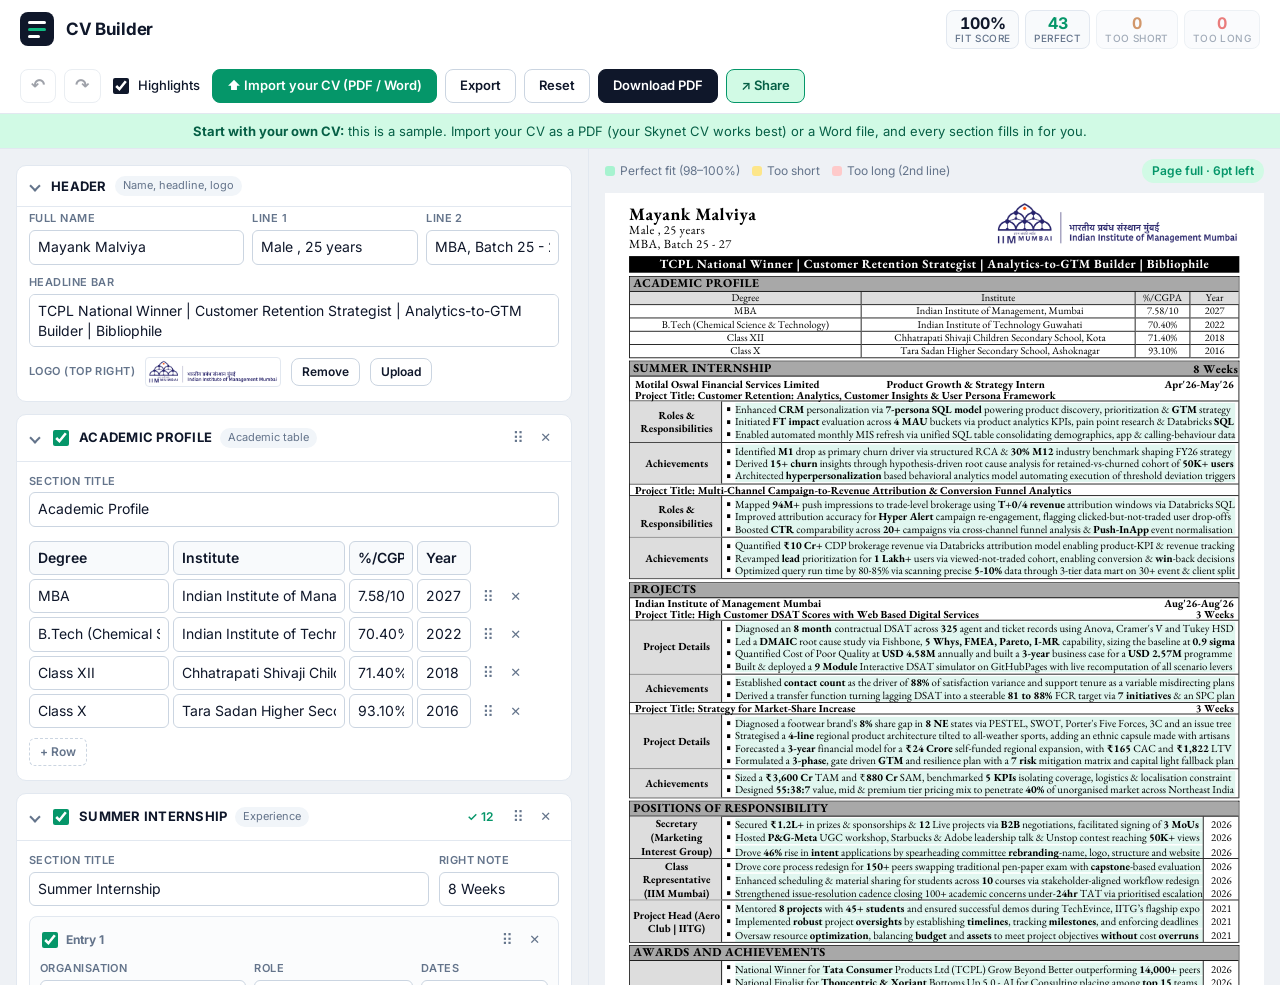
==== commit 121a993b: "Exact page check on Windows display scaling and any zoom; one-line toolbar Browsers round 1px border" ====
--- a/index.html
+++ b/index.html
@@ -8,14 +8,14 @@
   <link rel="icon" href="data:image/svg+xml,<svg xmlns='http://www.w3.org/2000/svg' viewBox='0 0 32 32'><rect width='32' height='32' rx='7' fill='%230f172a'/><rect x='8' y='9' width='16' height='2.4' fill='white'/><rect x='8' y='15' width='16' height='2.4' fill='%2310b981'/><rect x='8' y='21' width='11' height='2.4' fill='white'/></svg>">
 
   <!-- Fonts: EB Garamond for the CV (hosted here, see css/cv.css), Inter for the app controls -->
-  <link rel="preload" href="fonts/EBGaramond-Regular.woff2?v=20261105c" as="font" type="font/woff2" crossorigin>
-  <link rel="preload" href="fonts/EBGaramond-Bold.woff2?v=20261105c" as="font" type="font/woff2" crossorigin>
+  <link rel="preload" href="fonts/EBGaramond-Regular.woff2?v=20261105d" as="font" type="font/woff2" crossorigin>
+  <link rel="preload" href="fonts/EBGaramond-Bold.woff2?v=20261105d" as="font" type="font/woff2" crossorigin>
   <link rel="preconnect" href="https://fonts.googleapis.com">
   <link rel="preconnect" href="https://fonts.gstatic.com" crossorigin>
   <link href="https://fonts.googleapis.com/css2?family=Inter:wght@400;500;600;700&display=swap" rel="stylesheet">
 
-  <link rel="stylesheet" href="css/app.css?v=20261105c">
-  <link rel="stylesheet" href="css/cv.css?v=20261105c">
+  <link rel="stylesheet" href="css/app.css?v=20261105d">
+  <link rel="stylesheet" href="css/cv.css?v=20261105d">
 </head>
 <body>
   <!-- ===== Top bar: title, live stats and main actions ===== -->
@@ -86,15 +86,15 @@
   <!-- Scripts: order matters (each file uses the ones above it).
        ?v=… is a version tag: change it on every release so browsers never mix
        new and cached old files (that mix broke the layout once). -->
-  <script src="js/analytics.js?v=20261105c"></script>
-  <script src="js/metrics.js?v=20261105c"></script>
-  <script src="js/measure.js?v=20261105c"></script>
-  <script src="js/sample.js?v=20261105c"></script>
-  <script src="js/preview.js?v=20261105c"></script>
-  <script src="js/import-pdf.js?v=20261105c"></script>
-  <script src="js/import-word.js?v=20261105c"></script>
-  <script src="js/store.js?v=20261105c"></script>
-  <script src="js/editor.js?v=20261105c"></script>
-  <script src="js/app.js?v=20261105c"></script>
+  <script src="js/analytics.js?v=20261105d"></script>
+  <script src="js/metrics.js?v=20261105d"></script>
+  <script src="js/measure.js?v=20261105d"></script>
+  <script src="js/sample.js?v=20261105d"></script>
+  <script src="js/preview.js?v=20261105d"></script>
+  <script src="js/import-pdf.js?v=20261105d"></script>
+  <script src="js/import-word.js?v=20261105d"></script>
+  <script src="js/store.js?v=20261105d"></script>
+  <script src="js/editor.js?v=20261105d"></script>
+  <script src="js/app.js?v=20261105d"></script>
 </body>
 </html>
--- a/css/app.css
+++ b/css/app.css
@@ -126,16 +126,19 @@
 .preview-toolbar {
   position: sticky; top: 0; z-index: 2;
   width: 100%;
-  display: flex; justify-content: space-between; align-items: center; gap: 12px; flex-wrap: wrap;
+  /* One line: legend on the left, page badge on the right (never wraps) */
+  display: flex; justify-content: space-between; align-items: center; gap: 12px; flex-wrap: nowrap;
   padding: 10px 0;
   background: var(--bg);
   font-size: 12px; color: var(--muted);
 }
-.legend { display: flex; gap: 12px; flex-wrap: wrap; }
+.legend { display: flex; gap: 12px; flex-wrap: nowrap; flex: none; white-space: nowrap; }
 .legend span { display: inline-flex; align-items: center; gap: 5px; }
 .dot { width: 10px; height: 10px; border-radius: 3px; display: inline-block; }
 .dot.brim { background: #a7f3d0; } .dot.under { background: #fde68a; } .dot.over { background: #fecaca; }
-.page-status { font-weight: 600; padding: 3px 10px; border-radius: 999px; }
+/* The badge may shrink: on a narrow screen its text ends in "…" (hover shows all of it) */
+.page-status { font-weight: 600; padding: 3px 10px; border-radius: 999px;
+  min-width: 0; white-space: nowrap; overflow: hidden; text-overflow: ellipsis; }
 .page-status.good { color: var(--brim); background: var(--brim-bg); }
 .page-status.bad { color: var(--over); background: var(--over-bg); }
 
@@ -304,6 +307,9 @@
 }
 @media (max-width: 560px) {
   .editor { padding: 10px; }
+  /* Phones: too narrow for one line, so the badge goes under the legend */
+  .preview-toolbar, .legend { flex-wrap: wrap; }
+  .legend { flex: 1 1 auto; white-space: normal; }
   .grid-3 { grid-template-columns: 1fr; }
   .acad-row { grid-template-columns: 1fr 1fr; }
   .acad-row .row-actions { grid-column: span 2; justify-content: flex-end; }
@@ -316,7 +322,8 @@
   .layout { display: block; height: auto; }
   .preview-pane { display: block; padding: 0; overflow: visible; }
   .cv-scaler { width: auto !important; height: auto !important; overflow: visible; }
-  .cv-scaler .cv-page { transform: none !important; box-shadow: none; }
+  /* zoom: 1 drops the screen-only "pixel fix" (js/app.js), so the PDF is true size */
+  .cv-scaler .cv-page { transform: none !important; zoom: 1 !important; box-shadow: none; }
 }
 .small-note { margin: 0; font-size: 12px; }
 
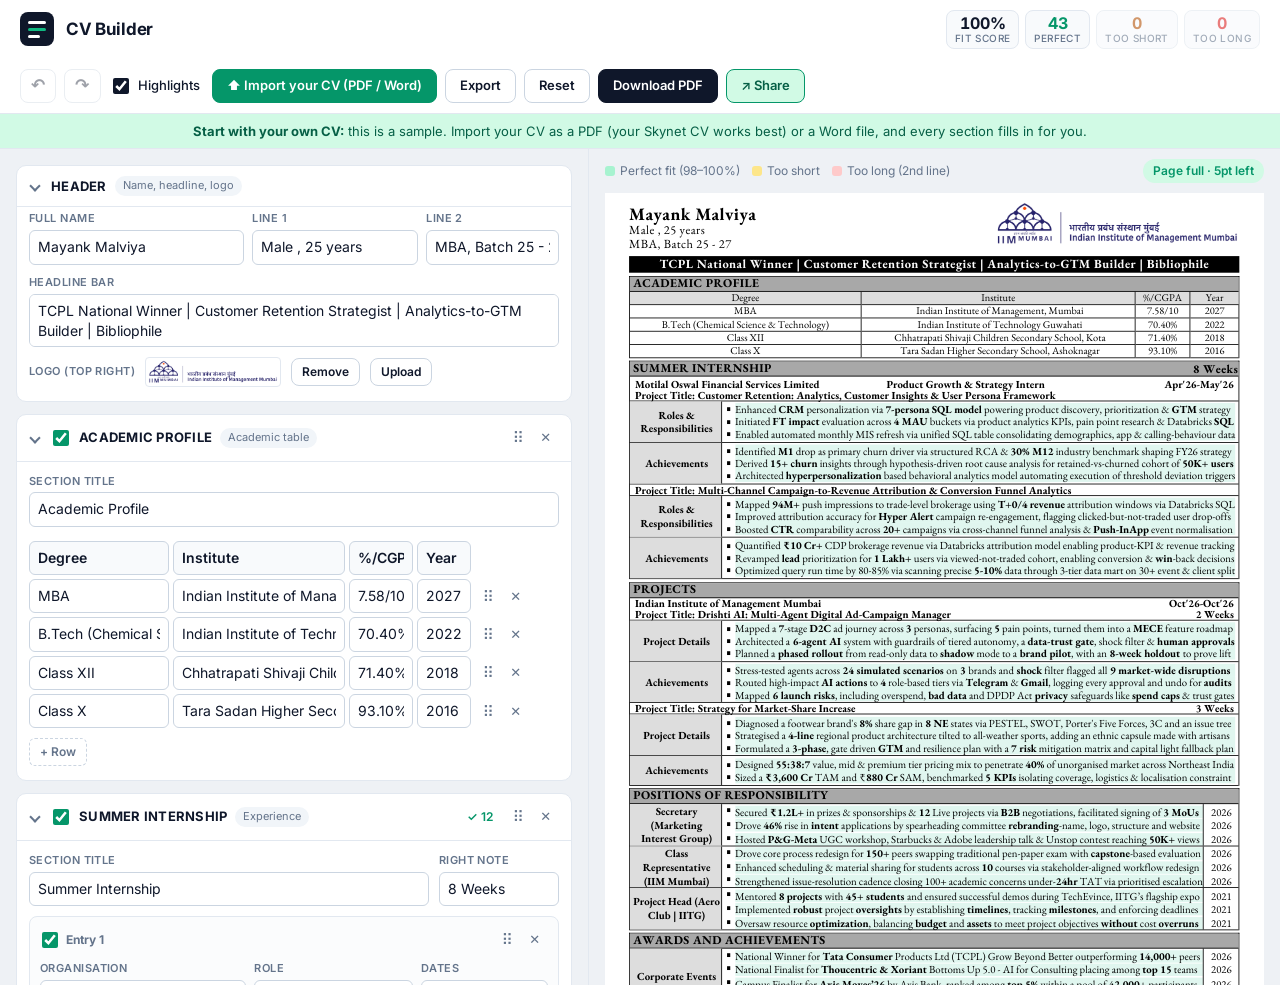
==== commit 3cfec4a9: "Print settings card before Download PDF, import overlay, General Management sample CV - Download PDF" ====
--- a/index.html
+++ b/index.html
@@ -8,14 +8,14 @@
   <link rel="icon" href="data:image/svg+xml,<svg xmlns='http://www.w3.org/2000/svg' viewBox='0 0 32 32'><rect width='32' height='32' rx='7' fill='%230f172a'/><rect x='8' y='9' width='16' height='2.4' fill='white'/><rect x='8' y='15' width='16' height='2.4' fill='%2310b981'/><rect x='8' y='21' width='11' height='2.4' fill='white'/></svg>">
 
   <!-- Fonts: EB Garamond for the CV (hosted here, see css/cv.css), Inter for the app controls -->
-  <link rel="preload" href="fonts/EBGaramond-Regular.woff2?v=20261105d" as="font" type="font/woff2" crossorigin>
-  <link rel="preload" href="fonts/EBGaramond-Bold.woff2?v=20261105d" as="font" type="font/woff2" crossorigin>
+  <link rel="preload" href="fonts/EBGaramond-Regular.woff2?v=20261110a" as="font" type="font/woff2" crossorigin>
+  <link rel="preload" href="fonts/EBGaramond-Bold.woff2?v=20261110a" as="font" type="font/woff2" crossorigin>
   <link rel="preconnect" href="https://fonts.googleapis.com">
   <link rel="preconnect" href="https://fonts.gstatic.com" crossorigin>
   <link href="https://fonts.googleapis.com/css2?family=Inter:wght@400;500;600;700&display=swap" rel="stylesheet">
 
-  <link rel="stylesheet" href="css/app.css?v=20261105d">
-  <link rel="stylesheet" href="css/cv.css?v=20261105d">
+  <link rel="stylesheet" href="css/app.css?v=20261110a">
+  <link rel="stylesheet" href="css/cv.css?v=20261110a">
 </head>
 <body>
   <!-- ===== Top bar: title, live stats and main actions ===== -->
@@ -48,7 +48,7 @@
       </span>
       <button class="btn" id="btn-export" title="Save your CV data as a .json file">Export</button>
       <button class="btn" id="btn-reset" title="Replace everything with the sample CV">Reset</button>
-      <button class="btn primary" id="btn-print" title="Opens the print dialog — choose “Save as PDF”">Download PDF</button>
+      <button class="btn primary" id="btn-print" title="Opens the print dialog — choose “Save as PDF”, Paper A4, Margins None, Scale 100%">Download PDF</button>
       <!-- Share: opens the phone's share sheet, or copies the link on a laptop -->
       <button class="btn share" id="btn-share" title="Share with friends" aria-label="Share with friends">↗ Share</button>
     </div>
@@ -83,18 +83,55 @@
     </section>
   </main>
 
+  <!-- Print help: shown when "Download PDF" is clicked, before the print
+       dialog opens. Browsers ignore our A4 page setting when printing to a
+       printer / "Microsoft Print to PDF", or in Safari / Firefox, so we show
+       the exact settings to pick (driven by PrintHelp in js/app.js). -->
+  <div class="import-overlay no-print" id="print-help" hidden>
+    <div class="import-card print-card" role="dialog" aria-modal="true" aria-labelledby="print-help-title">
+      <h2 id="print-help-title">Before you save, check 4 settings</h2>
+      <p>In the print window that opens next, please pick:</p>
+      <ul class="print-settings">
+        <li><span>Destination</span><b>Save as PDF</b></li>
+        <li><span>Paper size</span><b>A4</b></li>
+        <li><span>Margins</span><b>None</b></li>
+        <li><span>Scale</span><b>100% (Default)</b></li>
+      </ul>
+      <p class="print-where" id="print-help-where"></p>
+      <label class="print-skip"><input type="checkbox" id="print-help-skip"> Don’t show this again</label>
+      <div class="print-actions">
+        <button type="button" class="btn" id="print-help-cancel">Cancel</button>
+        <button type="button" class="btn primary" id="print-help-go">Open print window</button>
+      </div>
+    </div>
+  </div>
+
+  <!-- Import overlay: a centred "Importing your CV…" animation while a file is
+       read, then a short "done" moment (driven by ImportOverlay in js/app.js). -->
+  <div class="import-overlay no-print" id="import-overlay" hidden>
+    <div class="import-card" role="status" aria-live="polite">
+      <div class="import-anim" aria-hidden="true">
+        <div class="import-paper"><i></i><i></i><i></i><i></i><i></i><span class="import-scan"></span></div>
+        <div class="import-tick">✓</div>
+      </div>
+      <h2 id="import-title">Importing your CV…</h2>
+      <p id="import-step">Reading the file</p>
+      <div class="import-confetti" id="import-confetti" aria-hidden="true"></div>
+    </div>
+  </div>
+
   <!-- Scripts: order matters (each file uses the ones above it).
        ?v=… is a version tag: change it on every release so browsers never mix
        new and cached old files (that mix broke the layout once). -->
-  <script src="js/analytics.js?v=20261105d"></script>
-  <script src="js/metrics.js?v=20261105d"></script>
-  <script src="js/measure.js?v=20261105d"></script>
-  <script src="js/sample.js?v=20261105d"></script>
-  <script src="js/preview.js?v=20261105d"></script>
-  <script src="js/import-pdf.js?v=20261105d"></script>
-  <script src="js/import-word.js?v=20261105d"></script>
-  <script src="js/store.js?v=20261105d"></script>
-  <script src="js/editor.js?v=20261105d"></script>
-  <script src="js/app.js?v=20261105d"></script>
+  <script src="js/analytics.js?v=20261110a"></script>
+  <script src="js/metrics.js?v=20261110a"></script>
+  <script src="js/measure.js?v=20261110a"></script>
+  <script src="js/sample.js?v=20261110a"></script>
+  <script src="js/preview.js?v=20261110a"></script>
+  <script src="js/import-pdf.js?v=20261110a"></script>
+  <script src="js/import-word.js?v=20261110a"></script>
+  <script src="js/store.js?v=20261110a"></script>
+  <script src="js/editor.js?v=20261110a"></script>
+  <script src="js/app.js?v=20261110a"></script>
 </body>
 </html>
--- a/css/app.css
+++ b/css/app.css
@@ -384,3 +384,98 @@
 /* Undo / redo buttons in the top bar */
 .btn.icon { padding: 0 10px; font-size: 17px; }
 .btn:disabled { opacity: 0.4; cursor: default; }
+
+/* ---------- Import overlay (js/app.js → ImportOverlay) ----------
+   While a CV file is being read: a dimmed, blurred screen with a card in the
+   middle. A little page gets "scanned" and its lines fill up one by one.
+   When the import is done, the lines turn green, a tick pops in and a burst
+   of confetti strips flies out. */
+.import-overlay {
+  position: fixed; inset: 0; z-index: 1000;
+  display: flex; align-items: center; justify-content: center;
+  background: rgba(15, 23, 42, 0.35);
+  backdrop-filter: blur(3px); -webkit-backdrop-filter: blur(3px);
+  animation: import-fade 0.2s ease-out;
+}
+.import-overlay[hidden] { display: none; }   /* display:flex would otherwise beat [hidden] */
+.import-card {
+  position: relative;
+  width: min(340px, calc(100vw - 32px));
+  padding: 28px 24px 22px;
+  background: var(--panel); border-radius: 16px; text-align: center;
+  box-shadow: 0 20px 50px rgba(15, 23, 42, 0.25);
+  animation: import-pop 0.25s ease-out;
+}
+.import-card h2 { margin: 14px 0 4px; font-size: 18px; }
+.import-card p { margin: 0; color: var(--muted); font-size: 13px; min-height: 1.45em; }
+
+/* The mini page: 5 grey lines that grow to full width in turn, with a scan bar */
+.import-anim { position: relative; width: 84px; height: 104px; margin: 0 auto; }
+.import-paper {
+  position: absolute; inset: 0; overflow: hidden;
+  padding: 16px 12px; border: 1.5px solid var(--line-strong); border-radius: 6px; background: #fff;
+  display: flex; flex-direction: column; gap: 9px;
+}
+.import-paper i {
+  display: block; height: 6px; width: 0; border-radius: 3px; background: var(--line-strong);
+  animation: import-line 1.6s ease-in-out infinite;
+}
+/* Each line starts a little later than the one above it */
+.import-paper i:nth-child(2) { animation-delay: 0.15s; }
+.import-paper i:nth-child(3) { animation-delay: 0.3s; }
+.import-paper i:nth-child(4) { animation-delay: 0.45s; }
+.import-paper i:nth-child(5) { animation-delay: 0.6s; }
+.import-scan {
+  position: absolute; left: 0; right: 0; top: 0; height: 18px;
+  background: linear-gradient(rgba(14, 165, 233, 0), rgba(14, 165, 233, 0.35));
+  border-bottom: 2px solid var(--focus);
+  animation: import-scan 1.6s ease-in-out infinite;
+}
+.import-tick {
+  position: absolute; right: -12px; bottom: -10px;
+  width: 34px; height: 34px; border-radius: 50%;
+  display: flex; align-items: center; justify-content: center;
+  background: var(--brim); color: #fff; font-size: 18px; font-weight: 700;
+  transform: scale(0); transition: transform 0.35s cubic-bezier(0.34, 1.56, 0.64, 1);
+}
+
+/* Done: lines fill to the brim in green, the scan stops, the tick pops in */
+.import-overlay.done .import-paper i { animation: none; width: 100%; background: var(--brim); transition: width 0.3s; }
+.import-overlay.done .import-scan { display: none; }
+.import-overlay.done .import-tick { transform: scale(1); }
+.import-overlay.done h2 { color: var(--brim); }
+
+/* Confetti: thin strips (like CV lines) shot out from the card's centre.
+   JS gives each strip its own direction (--x, --y), spin (--r) and colour. */
+.import-confetti { position: absolute; left: 50%; top: 40%; pointer-events: none; }
+.import-confetti i {
+  position: absolute; width: 14px; height: 4px; border-radius: 2px;
+  animation: import-burst 1.1s cubic-bezier(0.2, 0.7, 0.3, 1) forwards;
+}
+
+@keyframes import-fade { from { opacity: 0; } }
+@keyframes import-pop { from { transform: scale(0.94); opacity: 0; } }
+@keyframes import-line { 0% { width: 0; } 50%, 100% { width: 100%; } }
+@keyframes import-scan { 0% { transform: translateY(-18px); } 100% { transform: translateY(104px); } }
+@keyframes import-burst {
+  from { transform: translate(0, 0) rotate(0); opacity: 1; }
+  to   { transform: translate(var(--x), var(--y)) rotate(var(--r)); opacity: 0; }
+}
+/* People who turn off motion in their system settings get a still version */
+@media (prefers-reduced-motion: reduce) {
+  .import-overlay, .import-card, .import-scan { animation: none; }
+  .import-paper i { animation: none; width: 100%; }
+  .import-confetti { display: none; }
+}
+
+/* ---------- Print help card (reuses the overlay + card look above) ---------- */
+.print-card { width: min(400px, calc(100vw - 32px)); text-align: left; }
+.print-card h2 { margin-top: 0; }
+.print-settings { list-style: none; margin: 12px 0; padding: 0; border: 1px solid var(--line); border-radius: 10px; }
+.print-settings li { display: flex; justify-content: space-between; gap: 12px; padding: 8px 12px; font-size: 14px; }
+.print-settings li + li { border-top: 1px solid var(--line); }
+.print-settings span { color: var(--muted); }
+.print-settings b { color: var(--brim); }
+.print-card .print-where { font-size: 12px; }
+.print-skip { display: flex; align-items: center; gap: 6px; margin-top: 12px; font-size: 12px; color: var(--muted); cursor: pointer; }
+.print-actions { display: flex; justify-content: flex-end; gap: 8px; margin-top: 14px; }
